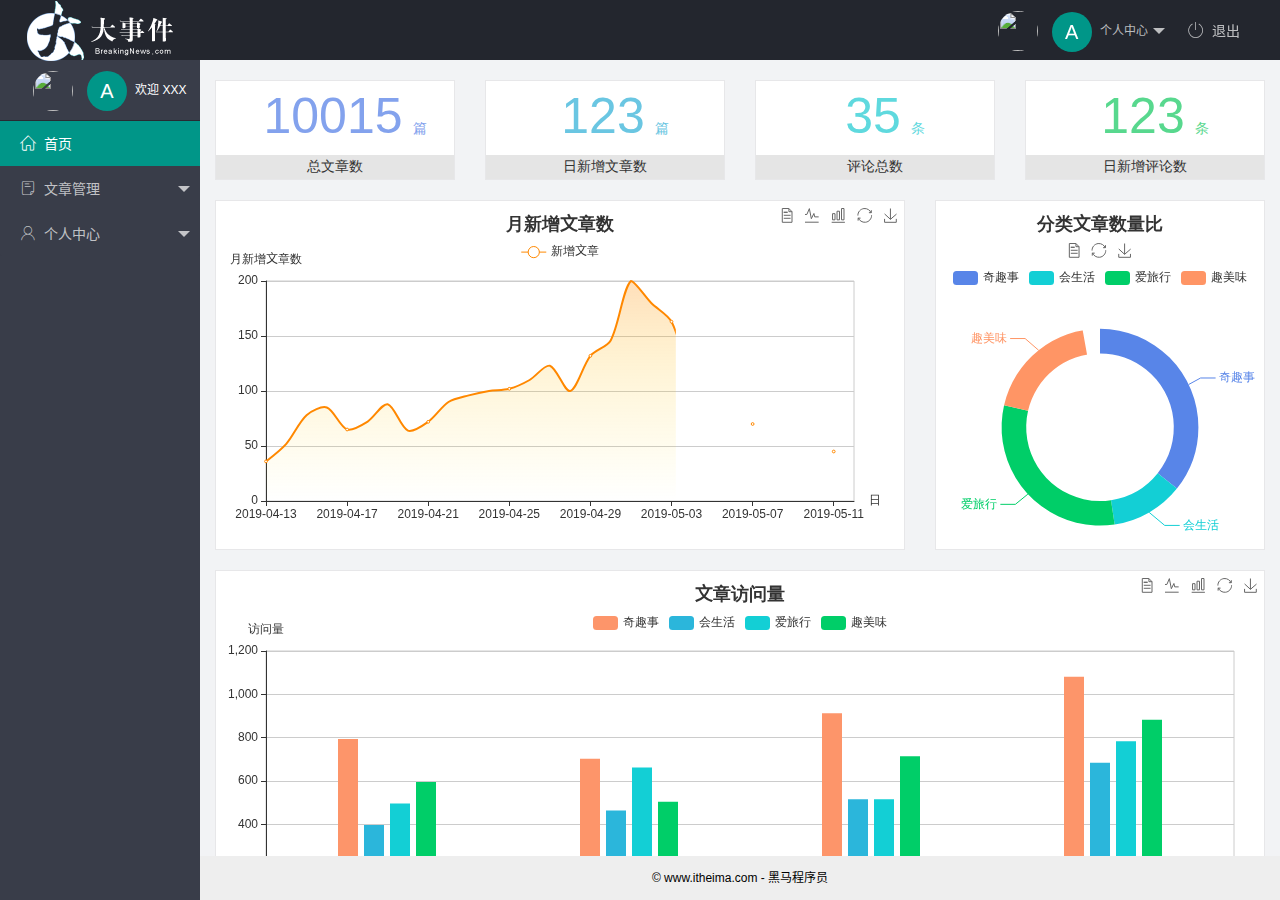
==== index.html @ 96e10fd5 "index is finished" ====
<!DOCTYPE html>
<html lang="zh-CN">

<head>
    <meta charset="UTF-8">
    <meta name="viewport"
        content="width=device-width, user-scalable=no, initial-scale=1.0, maximum-scale=1.0, minimum-scale=1.0">
    <meta http-equiv="X-UA-Compatible" content="ie=edge">
    <title>Document</title>
    <!-- 导入css文件 -->
    <link rel="stylesheet" href="./assets/lib/layui/css/layui.css">
    <link rel="stylesheet" href="./assets/fonts/iconfont.css">
    <link rel="stylesheet" href="./assets/css/index.css">
</head>

<body class="layui-layout-body">
    <div class="layui-layout layui-layout-admin">
        <div class="layui-header">
            <div class="layui-logo"><img src="./assets/images/logo.png" alt=""></div>
            <!-- 头部区域（可配合layui已有的水平导航） -->

            <ul class="layui-nav layui-layout-right">
                <li class="layui-nav-item">
                    <a href="javascript:;" class="userinfo">
                        <img src="http://t.cn/RCzsdCq" class="layui-nav-img pic-avatar">
                        <span class="tex-avatar">A</span>
                        个人中心
                    </a>
                    <dl class="layui-nav-child">
                        <dd><a href="">基本资料</a></dd>
                        <dd><a href="">更换头像</a></dd>
                        <dd><a href="">重置密码</a></dd>
                    </dl>
                </li>
                <li class="layui-nav-item"><a href="javascript:;" class="tuichu"><span
                            class="iconfont icon-tuichu"></span>退出</a></li>
            </ul>
        </div>
        <!-- 左侧导航栏 -->
        <div class="layui-side layui-bg-black">
            <div class="layui-side-scroll">
                <div class="info">
                    <div class="userinfo">
                        <img src="http://t.cn/RCzsdCq" class="layui-nav-img pic-avatar">
                        <span class="tex-avatar">A</span>
                        <span id="welcome">欢迎 XXX</span>
                    </div>
                </div>
                <!-- 左侧导航区域（可配合layui已有的垂直导航） -->
                <ul class="layui-nav layui-nav-tree" lay-filter="test" lay-shrink="all">
                    <li class="layui-nav-item layui-this"><a href="javascript:;">
                            <span class="iconfont icon-home"></span>首页</a></li>
                    <li class="layui-nav-item">
                        <a class="" href="javascript:;"> <span class="iconfont icon-16"></span>文章管理</a>
                        <dl class="layui-nav-child">
                            <dd><a href="javascript:;"> <i class="layui-icon layui-icon-app"></i>文章类别</a></dd>
                            <dd><a href="javascript:;"> <i class="layui-icon layui-icon-app"></i>文章列表</a></dd>
                            <dd><a href="javascript:;"> <i class="layui-icon layui-icon-app"></i>发表文章</a></dd>
                        </dl>
                    </li>
                    <li class="layui-nav-item">
                        <a href="javascript:;"> <span class="iconfont icon-user"></span>个人中心</a>
                        <dl class="layui-nav-child">
                            <dd><a href="javascript:;"> <i class="layui-icon layui-icon-app"></i>基本资料</a></dd>
                            <dd><a href="javascript:;"> <i class="layui-icon layui-icon-app"></i>更换头像</a></dd>
                            <dd><a href="javascript:;"> <i class="layui-icon layui-icon-app"></i>重置密码</a></dd>
                        </dl>
                    </li>

                </ul>
            </div>
        </div>

        <div class="layui-body">
            <!-- 内容主体区域 -->
            <iframe src="/home/dashboard.html" frameborder="0"></iframe>
        </div>

        <div class="layui-footer">
            <!-- 底部固定区域 -->
            © www.itheima.com - 黑马程序员
        </div>
    </div>



    <!-- 导入js文件 -->
    <script src="./assets/lib/layui/layui.all.js"></script>
    <script src="./assets/lib/jquery.js"></script>
    <script src="./assets/js/baseAPI.js"></script>
    <script src="./assets/js/index.js"></script>
</body>

</html>
---- assets/lib/layui/css/layui.css ----
/** layui-v2.5.5 MIT License By https://www.layui.com */
 .layui-inline,img{display:inline-block;vertical-align:middle}h1,h2,h3,h4,h5,h6{font-weight:400}.layui-edge,.layui-header,.layui-inline,.layui-main{position:relative}.layui-body,.layui-edge,.layui-elip{overflow:hidden}.layui-btn,.layui-edge,.layui-inline,img{vertical-align:middle}.layui-btn,.layui-disabled,.layui-icon,.layui-unselect{-moz-user-select:none;-webkit-user-select:none;-ms-user-select:none}.layui-elip,.layui-form-checkbox span,.layui-form-pane .layui-form-label{text-overflow:ellipsis;white-space:nowrap}.layui-breadcrumb,.layui-tree-btnGroup{visibility:hidden}blockquote,body,button,dd,div,dl,dt,form,h1,h2,h3,h4,h5,h6,input,li,ol,p,pre,td,textarea,th,ul{margin:0;padding:0;-webkit-tap-highlight-color:rgba(0,0,0,0)}a:active,a:hover{outline:0}img{border:none}li{list-style:none}table{border-collapse:collapse;border-spacing:0}h4,h5,h6{font-size:100%}button,input,optgroup,option,select,textarea{font-family:inherit;font-size:inherit;font-style:inherit;font-weight:inherit;outline:0}pre{white-space:pre-wrap;white-space:-moz-pre-wrap;white-space:-pre-wrap;white-space:-o-pre-wrap;word-wrap:break-word}body{line-height:24px;font:14px Helvetica Neue,Helvetica,PingFang SC,Tahoma,Arial,sans-serif}hr{height:1px;margin:10px 0;border:0;clear:both}a{color:#333;text-decoration:none}a:hover{color:#777}a cite{font-style:normal;*cursor:pointer}.layui-border-box,.layui-border-box *{box-sizing:border-box}.layui-box,.layui-box *{box-sizing:content-box}.layui-clear{clear:both;*zoom:1}.layui-clear:after{content:'\20';clear:both;*zoom:1;display:block;height:0}.layui-inline{*display:inline;*zoom:1}.layui-edge{display:inline-block;width:0;height:0;border-width:6px;border-style:dashed;border-color:transparent}.layui-edge-top{top:-4px;border-bottom-color:#999;border-bottom-style:solid}.layui-edge-right{border-left-color:#999;border-left-style:solid}.layui-edge-bottom{top:2px;border-top-color:#999;border-top-style:solid}.layui-edge-left{border-right-color:#999;border-right-style:solid}.layui-disabled,.layui-disabled:hover{color:#d2d2d2!important;cursor:not-allowed!important}.layui-circle{border-radius:100%}.layui-show{display:block!important}.layui-hide{display:none!important}@font-face{font-family:layui-icon;src:url(../font/iconfont.eot?v=250);src:url(../font/iconfont.eot?v=250#iefix) format('embedded-opentype'),url(../font/iconfont.woff2?v=250) format('woff2'),url(../font/iconfont.woff?v=250) format('woff'),url(../font/iconfont.ttf?v=250) format('truetype'),url(../font/iconfont.svg?v=250#layui-icon) format('svg')}.layui-icon{font-family:layui-icon!important;font-size:16px;font-style:normal;-webkit-font-smoothing:antialiased;-moz-osx-font-smoothing:grayscale}.layui-icon-reply-fill:before{content:"\e611"}.layui-icon-set-fill:before{content:"\e614"}.layui-icon-menu-fill:before{content:"\e60f"}.layui-icon-search:before{content:"\e615"}.layui-icon-share:before{content:"\e641"}.layui-icon-set-sm:before{content:"\e620"}.layui-icon-engine:before{content:"\e628"}.layui-icon-close:before{content:"\1006"}.layui-icon-close-fill:before{content:"\1007"}.layui-icon-chart-screen:before{content:"\e629"}.layui-icon-star:before{content:"\e600"}.layui-icon-circle-dot:before{content:"\e617"}.layui-icon-chat:before{content:"\e606"}.layui-icon-release:before{content:"\e609"}.layui-icon-list:before{content:"\e60a"}.layui-icon-chart:before{content:"\e62c"}.layui-icon-ok-circle:before{content:"\1005"}.layui-icon-layim-theme:before{content:"\e61b"}.layui-icon-table:before{content:"\e62d"}.layui-icon-right:before{content:"\e602"}.layui-icon-left:before{content:"\e603"}.layui-icon-cart-simple:before{content:"\e698"}.layui-icon-face-cry:before{content:"\e69c"}.layui-icon-face-smile:before{content:"\e6af"}.layui-icon-survey:before{content:"\e6b2"}.layui-icon-tree:before{content:"\e62e"}.layui-icon-upload-circle:before{content:"\e62f"}.layui-icon-add-circle:before{content:"\e61f"}.layui-icon-download-circle:before{content:"\e601"}.layui-icon-templeate-1:before{content:"\e630"}.layui-icon-util:before{content:"\e631"}.layui-icon-face-surprised:before{content:"\e664"}.layui-icon-edit:before{content:"\e642"}.layui-icon-speaker:before{content:"\e645"}.layui-icon-down:before{content:"\e61a"}.layui-icon-file:before{content:"\e621"}.layui-icon-layouts:before{content:"\e632"}.layui-icon-rate-half:before{content:"\e6c9"}.layui-icon-add-circle-fine:before{content:"\e608"}.layui-icon-prev-circle:before{content:"\e633"}.layui-icon-read:before{content:"\e705"}.layui-icon-404:before{content:"\e61c"}.layui-icon-carousel:before{content:"\e634"}.layui-icon-help:before{content:"\e607"}.layui-icon-code-circle:before{content:"\e635"}.layui-icon-water:before{content:"\e636"}.layui-icon-username:before{content:"\e66f"}.layui-icon-find-fill:before{content:"\e670"}.layui-icon-about:before{content:"\e60b"}.layui-icon-location:before{content:"\e715"}.layui-icon-up:before{content:"\e619"}.layui-icon-pause:before{content:"\e651"}.layui-icon-date:before{content:"\e637"}.layui-icon-layim-uploadfile:before{content:"\e61d"}.layui-icon-delete:before{content:"\e640"}.layui-icon-play:before{content:"\e652"}.layui-icon-top:before{content:"\e604"}.layui-icon-friends:before{content:"\e612"}.layui-icon-refresh-3:before{content:"\e9aa"}.layui-icon-ok:before{content:"\e605"}.layui-icon-layer:before{content:"\e638"}.layui-icon-face-smile-fine:before{content:"\e60c"}.layui-icon-dollar:before{content:"\e659"}.layui-icon-group:before{content:"\e613"}.layui-icon-layim-download:before{content:"\e61e"}.layui-icon-picture-fine:before{content:"\e60d"}.layui-icon-link:before{content:"\e64c"}.layui-icon-diamond:before{content:"\e735"}.layui-icon-log:before{content:"\e60e"}.layui-icon-rate-solid:before{content:"\e67a"}.layui-icon-fonts-del:before{content:"\e64f"}.layui-icon-unlink:before{content:"\e64d"}.layui-icon-fonts-clear:before{content:"\e639"}.layui-icon-triangle-r:before{content:"\e623"}.layui-icon-circle:before{content:"\e63f"}.layui-icon-radio:before{content:"\e643"}.layui-icon-align-center:before{content:"\e647"}.layui-icon-align-right:before{content:"\e648"}.layui-icon-align-left:before{content:"\e649"}.layui-icon-loading-1:before{content:"\e63e"}.layui-icon-return:before{content:"\e65c"}.layui-icon-fonts-strong:before{content:"\e62b"}.layui-icon-upload:before{content:"\e67c"}.layui-icon-dialogue:before{content:"\e63a"}.layui-icon-video:before{content:"\e6ed"}.layui-icon-headset:before{content:"\e6fc"}.layui-icon-cellphone-fine:before{content:"\e63b"}.layui-icon-add-1:before{content:"\e654"}.layui-icon-face-smile-b:before{content:"\e650"}.layui-icon-fonts-html:before{content:"\e64b"}.layui-icon-form:before{content:"\e63c"}.layui-icon-cart:before{content:"\e657"}.layui-icon-camera-fill:before{content:"\e65d"}.layui-icon-tabs:before{content:"\e62a"}.layui-icon-fonts-code:before{content:"\e64e"}.layui-icon-fire:before{content:"\e756"}.layui-icon-set:before{content:"\e716"}.layui-icon-fonts-u:before{content:"\e646"}.layui-icon-triangle-d:before{content:"\e625"}.layui-icon-tips:before{content:"\e702"}.layui-icon-picture:before{content:"\e64a"}.layui-icon-more-vertical:before{content:"\e671"}.layui-icon-flag:before{content:"\e66c"}.layui-icon-loading:before{content:"\e63d"}.layui-icon-fonts-i:before{content:"\e644"}.layui-icon-refresh-1:before{content:"\e666"}.layui-icon-rmb:before{content:"\e65e"}.layui-icon-home:before{content:"\e68e"}.layui-icon-user:before{content:"\e770"}.layui-icon-notice:before{content:"\e667"}.layui-icon-login-weibo:before{content:"\e675"}.layui-icon-voice:before{content:"\e688"}.layui-icon-upload-drag:before{content:"\e681"}.layui-icon-login-qq:before{content:"\e676"}.layui-icon-snowflake:before{content:"\e6b1"}.layui-icon-file-b:before{content:"\e655"}.layui-icon-template:before{content:"\e663"}.layui-icon-auz:before{content:"\e672"}.layui-icon-console:before{content:"\e665"}.layui-icon-app:before{content:"\e653"}.layui-icon-prev:before{content:"\e65a"}.layui-icon-website:before{content:"\e7ae"}.layui-icon-next:before{content:"\e65b"}.layui-icon-component:before{content:"\e857"}.layui-icon-more:before{content:"\e65f"}.layui-icon-login-wechat:before{content:"\e677"}.layui-icon-shrink-right:before{content:"\e668"}.layui-icon-spread-left:before{content:"\e66b"}.layui-icon-camera:before{content:"\e660"}.layui-icon-note:before{content:"\e66e"}.layui-icon-refresh:before{content:"\e669"}.layui-icon-female:before{content:"\e661"}.layui-icon-male:before{content:"\e662"}.layui-icon-password:before{content:"\e673"}.layui-icon-senior:before{content:"\e674"}.layui-icon-theme:before{content:"\e66a"}.layui-icon-tread:before{content:"\e6c5"}.layui-icon-praise:before{content:"\e6c6"}.layui-icon-star-fill:before{content:"\e658"}.layui-icon-rate:before{content:"\e67b"}.layui-icon-template-1:before{content:"\e656"}.layui-icon-vercode:before{content:"\e679"}.layui-icon-cellphone:before{content:"\e678"}.layui-icon-screen-full:before{content:"\e622"}.layui-icon-screen-restore:before{content:"\e758"}.layui-icon-cols:before{content:"\e610"}.layui-icon-export:before{content:"\e67d"}.layui-icon-print:before{content:"\e66d"}.layui-icon-slider:before{content:"\e714"}.layui-icon-addition:before{content:"\e624"}.layui-icon-subtraction:before{content:"\e67e"}.layui-icon-service:before{content:"\e626"}.layui-icon-transfer:before{content:"\e691"}.layui-main{width:1140px;margin:0 auto}.layui-header{z-index:1000;height:60px}.layui-header a:hover{transition:all .5s;-webkit-transition:all .5s}.layui-side{position:fixed;left:0;top:0;bottom:0;z-index:999;width:200px;overflow-x:hidden}.layui-side-scroll{position:relative;width:220px;height:100%;overflow-x:hidden}.layui-body{position:absolute;left:200px;right:0;top:0;bottom:0;z-index:998;width:auto;overflow-y:auto;box-sizing:border-box}.layui-layout-body{overflow:hidden}.layui-layout-admin .layui-header{background-color:#23262E}.layui-layout-admin .layui-side{top:60px;width:200px;overflow-x:hidden}.layui-layout-admin .layui-body{position:fixed;top:60px;bottom:44px}.layui-layout-admin .layui-main{width:auto;margin:0 15px}.layui-layout-admin .layui-footer{position:fixed;left:200px;right:0;bottom:0;height:44px;line-height:44px;padding:0 15px;background-color:#eee}.layui-layout-admin .layui-logo{position:absolute;left:0;top:0;width:200px;height:100%;line-height:60px;text-align:center;color:#009688;font-size:16px}.layui-layout-admin .layui-header .layui-nav{background:0 0}.layui-layout-left{position:absolute!important;left:200px;top:0}.layui-layout-right{position:absolute!important;right:0;top:0}.layui-container{position:relative;margin:0 auto;padding:0 15px;box-sizing:border-box}.layui-fluid{position:relative;margin:0 auto;padding:0 15px}.layui-row:after,.layui-row:before{content:'';display:block;clear:both}.layui-col-lg1,.layui-col-lg10,.layui-col-lg11,.layui-col-lg12,.layui-col-lg2,.layui-col-lg3,.layui-col-lg4,.layui-col-lg5,.layui-col-lg6,.layui-col-lg7,.layui-col-lg8,.layui-col-lg9,.layui-col-md1,.layui-col-md10,.layui-col-md11,.layui-col-md12,.layui-col-md2,.layui-col-md3,.layui-col-md4,.layui-col-md5,.layui-col-md6,.layui-col-md7,.layui-col-md8,.layui-col-md9,.layui-col-sm1,.layui-col-sm10,.layui-col-sm11,.layui-col-sm12,.layui-col-sm2,.layui-col-sm3,.layui-col-sm4,.layui-col-sm5,.layui-col-sm6,.layui-col-sm7,.layui-col-sm8,.layui-col-sm9,.layui-col-xs1,.layui-col-xs10,.layui-col-xs11,.layui-col-xs12,.layui-col-xs2,.layui-col-xs3,.layui-col-xs4,.layui-col-xs5,.layui-col-xs6,.layui-col-xs7,.layui-col-xs8,.layui-col-xs9{position:relative;display:block;box-sizing:border-box}.layui-col-xs1,.layui-col-xs10,.layui-col-xs11,.layui-col-xs12,.layui-col-xs2,.layui-col-xs3,.layui-col-xs4,.layui-col-xs5,.layui-col-xs6,.layui-col-xs7,.layui-col-xs8,.layui-col-xs9{float:left}.layui-col-xs1{width:8.33333333%}.layui-col-xs2{width:16.66666667%}.layui-col-xs3{width:25%}.layui-col-xs4{width:33.33333333%}.layui-col-xs5{width:41.66666667%}.layui-col-xs6{width:50%}.layui-col-xs7{width:58.33333333%}.layui-col-xs8{width:66.66666667%}.layui-col-xs9{width:75%}.layui-col-xs10{width:83.33333333%}.layui-col-xs11{width:91.66666667%}.layui-col-xs12{width:100%}.layui-col-xs-offset1{margin-left:8.33333333%}.layui-col-xs-offset2{margin-left:16.66666667%}.layui-col-xs-offset3{margin-left:25%}.layui-col-xs-offset4{margin-left:33.33333333%}.layui-col-xs-offset5{margin-left:41.66666667%}.layui-col-xs-offset6{margin-left:50%}.layui-col-xs-offset7{margin-left:58.33333333%}.layui-col-xs-offset8{margin-left:66.66666667%}.layui-col-xs-offset9{margin-left:75%}.layui-col-xs-offset10{margin-left:83.33333333%}.layui-col-xs-offset11{margin-left:91.66666667%}.layui-col-xs-offset12{margin-left:100%}@media screen and (max-width:768px){.layui-hide-xs{display:none!important}.layui-show-xs-block{display:block!important}.layui-show-xs-inline{display:inline!important}.layui-show-xs-inline-block{display:inline-block!important}}@media screen and (min-width:768px){.layui-container{width:750px}.layui-hide-sm{display:none!important}.layui-show-sm-block{display:block!important}.layui-show-sm-inline{display:inline!important}.layui-show-sm-inline-block{display:inline-block!important}.layui-col-sm1,.layui-col-sm10,.layui-col-sm11,.layui-col-sm12,.layui-col-sm2,.layui-col-sm3,.layui-col-sm4,.layui-col-sm5,.layui-col-sm6,.layui-col-sm7,.layui-col-sm8,.layui-col-sm9{float:left}.layui-col-sm1{width:8.33333333%}.layui-col-sm2{width:16.66666667%}.layui-col-sm3{width:25%}.layui-col-sm4{width:33.33333333%}.layui-col-sm5{width:41.66666667%}.layui-col-sm6{width:50%}.layui-col-sm7{width:58.33333333%}.layui-col-sm8{width:66.66666667%}.layui-col-sm9{width:75%}.layui-col-sm10{width:83.33333333%}.layui-col-sm11{width:91.66666667%}.layui-col-sm12{width:100%}.layui-col-sm-offset1{margin-left:8.33333333%}.layui-col-sm-offset2{margin-left:16.66666667%}.layui-col-sm-offset3{margin-left:25%}.layui-col-sm-offset4{margin-left:33.33333333%}.layui-col-sm-offset5{margin-left:41.66666667%}.layui-col-sm-offset6{margin-left:50%}.layui-col-sm-offset7{margin-left:58.33333333%}.layui-col-sm-offset8{margin-left:66.66666667%}.layui-col-sm-offset9{margin-left:75%}.layui-col-sm-offset10{margin-left:83.33333333%}.layui-col-sm-offset11{margin-left:91.66666667%}.layui-col-sm-offset12{margin-left:100%}}@media screen and (min-width:992px){.layui-container{width:970px}.layui-hide-md{display:none!important}.layui-show-md-block{display:block!important}.layui-show-md-inline{display:inline!important}.layui-show-md-inline-block{display:inline-block!important}.layui-col-md1,.layui-col-md10,.layui-col-md11,.layui-col-md12,.layui-col-md2,.layui-col-md3,.layui-col-md4,.layui-col-md5,.layui-col-md6,.layui-col-md7,.layui-col-md8,.layui-col-md9{float:left}.layui-col-md1{width:8.33333333%}.layui-col-md2{width:16.66666667%}.layui-col-md3{width:25%}.layui-col-md4{width:33.33333333%}.layui-col-md5{width:41.66666667%}.layui-col-md6{width:50%}.layui-col-md7{width:58.33333333%}.layui-col-md8{width:66.66666667%}.layui-col-md9{width:75%}.layui-col-md10{width:83.33333333%}.layui-col-md11{width:91.66666667%}.layui-col-md12{width:100%}.layui-col-md-offset1{margin-left:8.33333333%}.layui-col-md-offset2{margin-left:16.66666667%}.layui-col-md-offset3{margin-left:25%}.layui-col-md-offset4{margin-left:33.33333333%}.layui-col-md-offset5{margin-left:41.66666667%}.layui-col-md-offset6{margin-left:50%}.layui-col-md-offset7{margin-left:58.33333333%}.layui-col-md-offset8{margin-left:66.66666667%}.layui-col-md-offset9{margin-left:75%}.layui-col-md-offset10{margin-left:83.33333333%}.layui-col-md-offset11{margin-left:91.66666667%}.layui-col-md-offset12{margin-left:100%}}@media screen and (min-width:1200px){.layui-container{width:1170px}.layui-hide-lg{display:none!important}.layui-show-lg-block{display:block!important}.layui-show-lg-inline{display:inline!important}.layui-show-lg-inline-block{display:inline-block!important}.layui-col-lg1,.layui-col-lg10,.layui-col-lg11,.layui-col-lg12,.layui-col-lg2,.layui-col-lg3,.layui-col-lg4,.layui-col-lg5,.layui-col-lg6,.layui-col-lg7,.layui-col-lg8,.layui-col-lg9{float:left}.layui-col-lg1{width:8.33333333%}.layui-col-lg2{width:16.66666667%}.layui-col-lg3{width:25%}.layui-col-lg4{width:33.33333333%}.layui-col-lg5{width:41.66666667%}.layui-col-lg6{width:50%}.layui-col-lg7{width:58.33333333%}.layui-col-lg8{width:66.66666667%}.layui-col-lg9{width:75%}.layui-col-lg10{width:83.33333333%}.layui-col-lg11{width:91.66666667%}.layui-col-lg12{width:100%}.layui-col-lg-offset1{margin-left:8.33333333%}.layui-col-lg-offset2{margin-left:16.66666667%}.layui-col-lg-offset3{margin-left:25%}.layui-col-lg-offset4{margin-left:33.33333333%}.layui-col-lg-offset5{margin-left:41.66666667%}.layui-col-lg-offset6{margin-left:50%}.layui-col-lg-offset7{margin-left:58.33333333%}.layui-col-lg-offset8{margin-left:66.66666667%}.layui-col-lg-offset9{margin-left:75%}.layui-col-lg-offset10{margin-left:83.33333333%}.layui-col-lg-offset11{margin-left:91.66666667%}.layui-col-lg-offset12{margin-left:100%}}.layui-col-space1{margin:-.5px}.layui-col-space1>*{padding:.5px}.layui-col-space3{margin:-1.5px}.layui-col-space3>*{padding:1.5px}.layui-col-space5{margin:-2.5px}.layui-col-space5>*{padding:2.5px}.layui-col-space8{margin:-3.5px}.layui-col-space8>*{padding:3.5px}.layui-col-space10{margin:-5px}.layui-col-space10>*{padding:5px}.layui-col-space12{margin:-6px}.layui-col-space12>*{padding:6px}.layui-col-space15{margin:-7.5px}.layui-col-space15>*{padding:7.5px}.layui-col-space18{margin:-9px}.layui-col-space18>*{padding:9px}.layui-col-space20{margin:-10px}.layui-col-space20>*{padding:10px}.layui-col-space22{margin:-11px}.layui-col-space22>*{padding:11px}.layui-col-space25{margin:-12.5px}.layui-col-space25>*{padding:12.5px}.layui-col-space30{margin:-15px}.layui-col-space30>*{padding:15px}.layui-btn,.layui-input,.layui-select,.layui-textarea,.layui-upload-button{outline:0;-webkit-appearance:none;transition:all .3s;-webkit-transition:all .3s;box-sizing:border-box}.layui-elem-quote{margin-bottom:10px;padding:15px;line-height:22px;border-left:5px solid #009688;border-radius:0 2px 2px 0;background-color:#f2f2f2}.layui-quote-nm{border-style:solid;border-width:1px 1px 1px 5px;background:0 0}.layui-elem-field{margin-bottom:10px;padding:0;border-width:1px;border-style:solid}.layui-elem-field legend{margin-left:20px;padding:0 10px;font-size:20px;font-weight:300}.layui-field-title{margin:10px 0 20px;border-width:1px 0 0}.layui-field-box{padding:10px 15px}.layui-field-title .layui-field-box{padding:10px 0}.layui-progress{position:relative;height:6px;border-radius:20px;background-color:#e2e2e2}.layui-progress-bar{position:absolute;left:0;top:0;width:0;max-width:100%;height:6px;border-radius:20px;text-align:right;background-color:#5FB878;transition:all .3s;-webkit-transition:all .3s}.layui-progress-big,.layui-progress-big .layui-progress-bar{height:18px;line-height:18px}.layui-progress-text{position:relative;top:-20px;line-height:18px;font-size:12px;color:#666}.layui-progress-big .layui-progress-text{position:static;padding:0 10px;color:#fff}.layui-collapse{border-width:1px;border-style:solid;border-radius:2px}.layui-colla-content,.layui-colla-item{border-top-width:1px;border-top-style:solid}.layui-colla-item:first-child{border-top:none}.layui-colla-title{position:relative;height:42px;line-height:42px;padding:0 15px 0 35px;color:#333;background-color:#f2f2f2;cursor:pointer;font-size:14px;overflow:hidden}.layui-colla-content{display:none;padding:10px 15px;line-height:22px;color:#666}.layui-colla-icon{position:absolute;left:15px;top:0;font-size:14px}.layui-card{margin-bottom:15px;border-radius:2px;background-color:#fff;box-shadow:0 1px 2px 0 rgba(0,0,0,.05)}.layui-card:last-child{margin-bottom:0}.layui-card-header{position:relative;height:42px;line-height:42px;padding:0 15px;border-bottom:1px solid #f6f6f6;color:#333;border-radius:2px 2px 0 0;font-size:14px}.layui-bg-black,.layui-bg-blue,.layui-bg-cyan,.layui-bg-green,.layui-bg-orange,.layui-bg-red{color:#fff!important}.layui-card-body{position:relative;padding:10px 15px;line-height:24px}.layui-card-body[pad15]{padding:15px}.layui-card-body[pad20]{padding:20px}.layui-card-body .layui-table{margin:5px 0}.layui-card .layui-tab{margin:0}.layui-panel-window{position:relative;padding:15px;border-radius:0;border-top:5px solid #E6E6E6;background-color:#fff}.layui-auxiliar-moving{position:fixed;left:0;right:0;top:0;bottom:0;width:100%;height:100%;background:0 0;z-index:9999999999}.layui-form-label,.layui-form-mid,.layui-form-select,.layui-input-block,.layui-input-inline,.layui-textarea{position:relative}.layui-bg-red{background-color:#FF5722!important}.layui-bg-orange{background-color:#FFB800!important}.layui-bg-green{background-color:#009688!important}.layui-bg-cyan{background-color:#2F4056!important}.layui-bg-blue{background-color:#1E9FFF!important}.layui-bg-black{background-color:#393D49!important}.layui-bg-gray{background-color:#eee!important;color:#666!important}.layui-badge-rim,.layui-colla-content,.layui-colla-item,.layui-collapse,.layui-elem-field,.layui-form-pane .layui-form-item[pane],.layui-form-pane .layui-form-label,.layui-input,.layui-layedit,.layui-layedit-tool,.layui-quote-nm,.layui-select,.layui-tab-bar,.layui-tab-card,.layui-tab-title,.layui-tab-title .layui-this:after,.layui-textarea{border-color:#e6e6e6}.layui-timeline-item:before,hr{background-color:#e6e6e6}.layui-text{line-height:22px;font-size:14px;color:#666}.layui-text h1,.layui-text h2,.layui-text h3{font-weight:500;color:#333}.layui-text h1{font-size:30px}.layui-text h2{font-size:24px}.layui-text h3{font-size:18px}.layui-text a:not(.layui-btn){color:#01AAED}.layui-text a:not(.layui-btn):hover{text-decoration:underline}.layui-text ul{padding:5px 0 5px 15px}.layui-text ul li{margin-top:5px;list-style-type:disc}.layui-text em,.layui-word-aux{color:#999!important;padding:0 5px!important}.layui-btn{display:inline-block;height:38px;line-height:38px;padding:0 18px;background-color:#009688;color:#fff;white-space:nowrap;text-align:center;font-size:14px;border:none;border-radius:2px;cursor:pointer}.layui-btn:hover{opacity:.8;filter:alpha(opacity=80);color:#fff}.layui-btn:active{opacity:1;filter:alpha(opacity=100)}.layui-btn+.layui-btn{margin-left:10px}.layui-btn-container{font-size:0}.layui-btn-container .layui-btn{margin-right:10px;margin-bottom:10px}.layui-btn-container .layui-btn+.layui-btn{margin-left:0}.layui-table .layui-btn-container .layui-btn{margin-bottom:9px}.layui-btn-radius{border-radius:100px}.layui-btn .layui-icon{margin-right:3px;font-size:18px;vertical-align:bottom;vertical-align:middle\9}.layui-btn-primary{border:1px solid #C9C9C9;background-color:#fff;color:#555}.layui-btn-primary:hover{border-color:#009688;color:#333}.layui-btn-normal{background-color:#1E9FFF}.layui-btn-warm{background-color:#FFB800}.layui-btn-danger{background-color:#FF5722}.layui-btn-checked{background-color:#5FB878}.layui-btn-disabled,.layui-btn-disabled:active,.layui-btn-disabled:hover{border:1px solid #e6e6e6;background-color:#FBFBFB;color:#C9C9C9;cursor:not-allowed;opacity:1}.layui-btn-lg{height:44px;line-height:44px;padding:0 25px;font-size:16px}.layui-btn-sm{height:30px;line-height:30px;padding:0 10px;font-size:12px}.layui-btn-sm i{font-size:16px!important}.layui-btn-xs{height:22px;line-height:22px;padding:0 5px;font-size:12px}.layui-btn-xs i{font-size:14px!important}.layui-btn-group{display:inline-block;vertical-align:middle;font-size:0}.layui-btn-group .layui-btn{margin-left:0!important;margin-right:0!important;border-left:1px solid rgba(255,255,255,.5);border-radius:0}.layui-btn-group .layui-btn-primary{border-left:none}.layui-btn-group .layui-btn-primary:hover{border-color:#C9C9C9;color:#009688}.layui-btn-group .layui-btn:first-child{border-left:none;border-radius:2px 0 0 2px}.layui-btn-group .layui-btn-primary:first-child{border-left:1px solid #c9c9c9}.layui-btn-group .layui-btn:last-child{border-radius:0 2px 2px 0}.layui-btn-group .layui-btn+.layui-btn{margin-left:0}.layui-btn-group+.layui-btn-group{margin-left:10px}.layui-btn-fluid{width:100%}.layui-input,.layui-select,.layui-textarea{height:38px;line-height:1.3;line-height:38px\9;border-width:1px;border-style:solid;background-color:#fff;border-radius:2px}.layui-input::-webkit-input-placeholder,.layui-select::-webkit-input-placeholder,.layui-textarea::-webkit-input-placeholder{line-height:1.3}.layui-input,.layui-textarea{display:block;width:100%;padding-left:10px}.layui-input:hover,.layui-textarea:hover{border-color:#D2D2D2!important}.layui-input:focus,.layui-textarea:focus{border-color:#C9C9C9!important}.layui-textarea{min-height:100px;height:auto;line-height:20px;padding:6px 10px;resize:vertical}.layui-select{padding:0 10px}.layui-form input[type=checkbox],.layui-form input[type=radio],.layui-form select{display:none}.layui-form [lay-ignore]{display:initial}.layui-form-item{margin-bottom:15px;clear:both;*zoom:1}.layui-form-item:after{content:'\20';clear:both;*zoom:1;display:block;height:0}.layui-form-label{float:left;display:block;padding:9px 15px;width:80px;font-weight:400;line-height:20px;text-align:right}.layui-form-label-col{display:block;float:none;padding:9px 0;line-height:20px;text-align:left}.layui-form-item .layui-inline{margin-bottom:5px;margin-right:10px}.layui-input-block{margin-left:110px;min-height:36px}.layui-input-inline{display:inline-block;vertical-align:middle}.layui-form-item .layui-input-inline{float:left;width:190px;margin-right:10px}.layui-form-text .layui-input-inline{width:auto}.layui-form-mid{float:left;display:block;padding:9px 0!important;line-height:20px;margin-right:10px}.layui-form-danger+.layui-form-select .layui-input,.layui-form-danger:focus{border-color:#FF5722!important}.layui-form-select .layui-input{padding-right:30px;cursor:pointer}.layui-form-select .layui-edge{position:absolute;right:10px;top:50%;margin-top:-3px;cursor:pointer;border-width:6px;border-top-color:#c2c2c2;border-top-style:solid;transition:all .3s;-webkit-transition:all .3s}.layui-form-select dl{display:none;position:absolute;left:0;top:42px;padding:5px 0;z-index:899;min-width:100%;border:1px solid #d2d2d2;max-height:300px;overflow-y:auto;background-color:#fff;border-radius:2px;box-shadow:0 2px 4px rgba(0,0,0,.12);box-sizing:border-box}.layui-form-select dl dd,.layui-form-select dl dt{padding:0 10px;line-height:36px;white-space:nowrap;overflow:hidden;text-overflow:ellipsis}.layui-form-select dl dt{font-size:12px;color:#999}.layui-form-select dl dd{cursor:pointer}.layui-form-select dl dd:hover{background-color:#f2f2f2;-webkit-transition:.5s all;transition:.5s all}.layui-form-select .layui-select-group dd{padding-left:20px}.layui-form-select dl dd.layui-select-tips{padding-left:10px!important;color:#999}.layui-form-select dl dd.layui-this{background-color:#5FB878;color:#fff}.layui-form-checkbox,.layui-form-select dl dd.layui-disabled{background-color:#fff}.layui-form-selected dl{display:block}.layui-form-checkbox,.layui-form-checkbox *,.layui-form-switch{display:inline-block;vertical-align:middle}.layui-form-selected .layui-edge{margin-top:-9px;-webkit-transform:rotate(180deg);transform:rotate(180deg);margin-top:-3px\9}:root .layui-form-selected .layui-edge{margin-top:-9px\0/IE9}.layui-form-selectup dl{top:auto;bottom:42px}.layui-select-none{margin:5px 0;text-align:center;color:#999}.layui-select-disabled .layui-disabled{border-color:#eee!important}.layui-select-disabled .layui-edge{border-top-color:#d2d2d2}.layui-form-checkbox{position:relative;height:30px;line-height:30px;margin-right:10px;padding-right:30px;cursor:pointer;font-size:0;-webkit-transition:.1s linear;transition:.1s linear;box-sizing:border-box}.layui-form-checkbox span{padding:0 10px;height:100%;font-size:14px;border-radius:2px 0 0 2px;background-color:#d2d2d2;color:#fff;overflow:hidden}.layui-form-checkbox:hover span{background-color:#c2c2c2}.layui-form-checkbox i{position:absolute;right:0;top:0;width:30px;height:28px;border:1px solid #d2d2d2;border-left:none;border-radius:0 2px 2px 0;color:#fff;font-size:20px;text-align:center}.layui-form-checkbox:hover i{border-color:#c2c2c2;color:#c2c2c2}.layui-form-checked,.layui-form-checked:hover{border-color:#5FB878}.layui-form-checked span,.layui-form-checked:hover span{background-color:#5FB878}.layui-form-checked i,.layui-form-checked:hover i{color:#5FB878}.layui-form-item .layui-form-checkbox{margin-top:4px}.layui-form-checkbox[lay-skin=primary]{height:auto!important;line-height:normal!important;min-width:18px;min-height:18px;border:none!important;margin-right:0;padding-left:28px;padding-right:0;background:0 0}.layui-form-checkbox[lay-skin=primary] span{padding-left:0;padding-right:15px;line-height:18px;background:0 0;color:#666}.layui-form-checkbox[lay-skin=primary] i{right:auto;left:0;width:16px;height:16px;line-height:16px;border:1px solid #d2d2d2;font-size:12px;border-radius:2px;background-color:#fff;-webkit-transition:.1s linear;transition:.1s linear}.layui-form-checkbox[lay-skin=primary]:hover i{border-color:#5FB878;color:#fff}.layui-form-checked[lay-skin=primary] i{border-color:#5FB878!important;background-color:#5FB878;color:#fff}.layui-checkbox-disbaled[lay-skin=primary] span{background:0 0!important;color:#c2c2c2}.layui-checkbox-disbaled[lay-skin=primary]:hover i{border-color:#d2d2d2}.layui-form-item .layui-form-checkbox[lay-skin=primary]{margin-top:10px}.layui-form-switch{position:relative;height:22px;line-height:22px;min-width:35px;padding:0 5px;margin-top:8px;border:1px solid #d2d2d2;border-radius:20px;cursor:pointer;background-color:#fff;-webkit-transition:.1s linear;transition:.1s linear}.layui-form-switch i{position:absolute;left:5px;top:3px;width:16px;height:16px;border-radius:20px;background-color:#d2d2d2;-webkit-transition:.1s linear;transition:.1s linear}.layui-form-switch em{position:relative;top:0;width:25px;margin-left:21px;padding:0!important;text-align:center!important;color:#999!important;font-style:normal!important;font-size:12px}.layui-form-onswitch{border-color:#5FB878;background-color:#5FB878}.layui-checkbox-disbaled,.layui-checkbox-disbaled i{border-color:#e2e2e2!important}.layui-form-onswitch i{left:100%;margin-left:-21px;background-color:#fff}.layui-form-onswitch em{margin-left:5px;margin-right:21px;color:#fff!important}.layui-checkbox-disbaled span{background-color:#e2e2e2!important}.layui-checkbox-disbaled:hover i{color:#fff!important}[lay-radio]{display:none}.layui-form-radio,.layui-form-radio *{display:inline-block;vertical-align:middle}.layui-form-radio{line-height:28px;margin:6px 10px 0 0;padding-right:10px;cursor:pointer;font-size:0}.layui-form-radio *{font-size:14px}.layui-form-radio>i{margin-right:8px;font-size:22px;color:#c2c2c2}.layui-form-radio>i:hover,.layui-form-radioed>i{color:#5FB878}.layui-radio-disbaled>i{color:#e2e2e2!important}.layui-form-pane .layui-form-label{width:110px;padding:8px 15px;height:38px;line-height:20px;border-width:1px;border-style:solid;border-radius:2px 0 0 2px;text-align:center;background-color:#FBFBFB;overflow:hidden;box-sizing:border-box}.layui-form-pane .layui-input-inline{margin-left:-1px}.layui-form-pane .layui-input-block{margin-left:110px;left:-1px}.layui-form-pane .layui-input{border-radius:0 2px 2px 0}.layui-form-pane .layui-form-text .layui-form-label{float:none;width:100%;border-radius:2px;box-sizing:border-box;text-align:left}.layui-form-pane .layui-form-text .layui-input-inline{display:block;margin:0;top:-1px;clear:both}.layui-form-pane .layui-form-text .layui-input-block{margin:0;left:0;top:-1px}.layui-form-pane .layui-form-text .layui-textarea{min-height:100px;border-radius:0 0 2px 2px}.layui-form-pane .layui-form-checkbox{margin:4px 0 4px 10px}.layui-form-pane .layui-form-radio,.layui-form-pane .layui-form-switch{margin-top:6px;margin-left:10px}.layui-form-pane .layui-form-item[pane]{position:relative;border-width:1px;border-style:solid}.layui-form-pane .layui-form-item[pane] .layui-form-label{position:absolute;left:0;top:0;height:100%;border-width:0 1px 0 0}.layui-form-pane .layui-form-item[pane] .layui-input-inline{margin-left:110px}@media screen and (max-width:450px){.layui-form-item .layui-form-label{text-overflow:ellipsis;overflow:hidden;white-space:nowrap}.layui-form-item .layui-inline{display:block;margin-right:0;margin-bottom:20px;clear:both}.layui-form-item .layui-inline:after{content:'\20';clear:both;display:block;height:0}.layui-form-item .layui-input-inline{display:block;float:none;left:-3px;width:auto;margin:0 0 10px 112px}.layui-form-item .layui-input-inline+.layui-form-mid{margin-left:110px;top:-5px;padding:0}.layui-form-item .layui-form-checkbox{margin-right:5px;margin-bottom:5px}}.layui-layedit{border-width:1px;border-style:solid;border-radius:2px}.layui-layedit-tool{padding:3px 5px;border-bottom-width:1px;border-bottom-style:solid;font-size:0}.layedit-tool-fixed{position:fixed;top:0;border-top:1px solid #e2e2e2}.layui-layedit-tool .layedit-tool-mid,.layui-layedit-tool .layui-icon{display:inline-block;vertical-align:middle;text-align:center;font-size:14px}.layui-layedit-tool .layui-icon{position:relative;width:32px;height:30px;line-height:30px;margin:3px 5px;color:#777;cursor:pointer;border-radius:2px}.layui-layedit-tool .layui-icon:hover{color:#393D49}.layui-layedit-tool .layui-icon:active{color:#000}.layui-layedit-tool .layedit-tool-active{background-color:#e2e2e2;color:#000}.layui-layedit-tool .layui-disabled,.layui-layedit-tool .layui-disabled:hover{color:#d2d2d2;cursor:not-allowed}.layui-layedit-tool .layedit-tool-mid{width:1px;height:18px;margin:0 10px;background-color:#d2d2d2}.layedit-tool-html{width:50px!important;font-size:30px!important}.layedit-tool-b,.layedit-tool-code,.layedit-tool-help{font-size:16px!important}.layedit-tool-d,.layedit-tool-face,.layedit-tool-image,.layedit-tool-unlink{font-size:18px!important}.layedit-tool-image input{position:absolute;font-size:0;left:0;top:0;width:100%;height:100%;opacity:.01;filter:Alpha(opacity=1);cursor:pointer}.layui-layedit-iframe iframe{display:block;width:100%}#LAY_layedit_code{overflow:hidden}.layui-laypage{display:inline-block;*display:inline;*zoom:1;vertical-align:middle;margin:10px 0;font-size:0}.layui-laypage>a:first-child,.layui-laypage>a:first-child em{border-radius:2px 0 0 2px}.layui-laypage>a:last-child,.layui-laypage>a:last-child em{border-radius:0 2px 2px 0}.layui-laypage>:first-child{margin-left:0!important}.layui-laypage>:last-child{margin-right:0!important}.layui-laypage a,.layui-laypage button,.layui-laypage input,.layui-laypage select,.layui-laypage span{border:1px solid #e2e2e2}.layui-laypage a,.layui-laypage span{display:inline-block;*display:inline;*zoom:1;vertical-align:middle;padding:0 15px;height:28px;line-height:28px;margin:0 -1px 5px 0;background-color:#fff;color:#333;font-size:12px}.layui-flow-more a *,.layui-laypage input,.layui-table-view select[lay-ignore]{display:inline-block}.layui-laypage a:hover{color:#009688}.layui-laypage em{font-style:normal}.layui-laypage .layui-laypage-spr{color:#999;font-weight:700}.layui-laypage a{text-decoration:none}.layui-laypage .layui-laypage-curr{position:relative}.layui-laypage .layui-laypage-curr em{position:relative;color:#fff}.layui-laypage .layui-laypage-curr .layui-laypage-em{position:absolute;left:-1px;top:-1px;padding:1px;width:100%;height:100%;background-color:#009688}.layui-laypage-em{border-radius:2px}.layui-laypage-next em,.layui-laypage-prev em{font-family:Sim sun;font-size:16px}.layui-laypage .layui-laypage-count,.layui-laypage .layui-laypage-limits,.layui-laypage .layui-laypage-refresh,.layui-laypage .layui-laypage-skip{margin-left:10px;margin-right:10px;padding:0;border:none}.layui-laypage .layui-laypage-limits,.layui-laypage .layui-laypage-refresh{vertical-align:top}.layui-laypage .layui-laypage-refresh i{font-size:18px;cursor:pointer}.layui-laypage select{height:22px;padding:3px;border-radius:2px;cursor:pointer}.layui-laypage .layui-laypage-skip{height:30px;line-height:30px;color:#999}.layui-laypage button,.layui-laypage input{height:30px;line-height:30px;border-radius:2px;vertical-align:top;background-color:#fff;box-sizing:border-box}.layui-laypage input{width:40px;margin:0 10px;padding:0 3px;text-align:center}.layui-laypage input:focus,.layui-laypage select:focus{border-color:#009688!important}.layui-laypage button{margin-left:10px;padding:0 10px;cursor:pointer}.layui-table,.layui-table-view{margin:10px 0}.layui-flow-more{margin:10px 0;text-align:center;color:#999;font-size:14px}.layui-flow-more a{height:32px;line-height:32px}.layui-flow-more a *{vertical-align:top}.layui-flow-more a cite{padding:0 20px;border-radius:3px;background-color:#eee;color:#333;font-style:normal}.layui-flow-more a cite:hover{opacity:.8}.layui-flow-more a i{font-size:30px;color:#737383}.layui-table{width:100%;background-color:#fff;color:#666}.layui-table tr{transition:all .3s;-webkit-transition:all .3s}.layui-table th{text-align:left;font-weight:400}.layui-table tbody tr:hover,.layui-table thead tr,.layui-table-click,.layui-table-header,.layui-table-hover,.layui-table-mend,.layui-table-patch,.layui-table-tool,.layui-table-total,.layui-table-total tr,.layui-table[lay-even] tr:nth-child(even){background-color:#f2f2f2}.layui-table td,.layui-table th,.layui-table-col-set,.layui-table-fixed-r,.layui-table-grid-down,.layui-table-header,.layui-table-page,.layui-table-tips-main,.layui-table-tool,.layui-table-total,.layui-table-view,.layui-table[lay-skin=line],.layui-table[lay-skin=row]{border-width:1px;border-style:solid;border-color:#e6e6e6}.layui-table td,.layui-table th{position:relative;padding:9px 15px;min-height:20px;line-height:20px;font-size:14px}.layui-table[lay-skin=line] td,.layui-table[lay-skin=line] th{border-width:0 0 1px}.layui-table[lay-skin=row] td,.layui-table[lay-skin=row] th{border-width:0 1px 0 0}.layui-table[lay-skin=nob] td,.layui-table[lay-skin=nob] th{border:none}.layui-table img{max-width:100px}.layui-table[lay-size=lg] td,.layui-table[lay-size=lg] th{padding:15px 30px}.layui-table-view .layui-table[lay-size=lg] .layui-table-cell{height:40px;line-height:40px}.layui-table[lay-size=sm] td,.layui-table[lay-size=sm] th{font-size:12px;padding:5px 10px}.layui-table-view .layui-table[lay-size=sm] .layui-table-cell{height:20px;line-height:20px}.layui-table[lay-data]{display:none}.layui-table-box{position:relative;overflow:hidden}.layui-table-view .layui-table{position:relative;width:auto;margin:0}.layui-table-view .layui-table[lay-skin=line]{border-width:0 1px 0 0}.layui-table-view .layui-table[lay-skin=row]{border-width:0 0 1px}.layui-table-view .layui-table td,.layui-table-view .layui-table th{padding:5px 0;border-top:none;border-left:none}.layui-table-view .layui-table th.layui-unselect .layui-table-cell span{cursor:pointer}.layui-table-view .layui-table td{cursor:default}.layui-table-view .layui-table td[data-edit=text]{cursor:text}.layui-table-view .layui-form-checkbox[lay-skin=primary] i{width:18px;height:18px}.layui-table-view .layui-form-radio{line-height:0;padding:0}.layui-table-view .layui-form-radio>i{margin:0;font-size:20px}.layui-table-init{position:absolute;left:0;top:0;width:100%;height:100%;text-align:center;z-index:110}.layui-table-init .layui-icon{position:absolute;left:50%;top:50%;margin:-15px 0 0 -15px;font-size:30px;color:#c2c2c2}.layui-table-header{border-width:0 0 1px;overflow:hidden}.layui-table-header .layui-table{margin-bottom:-1px}.layui-table-tool .layui-inline[lay-event]{position:relative;width:26px;height:26px;padding:5px;line-height:16px;margin-right:10px;text-align:center;color:#333;border:1px solid #ccc;cursor:pointer;-webkit-transition:.5s all;transition:.5s all}.layui-table-tool .layui-inline[lay-event]:hover{border:1px solid #999}.layui-table-tool-temp{padding-right:120px}.layui-table-tool-self{position:absolute;right:17px;top:10px}.layui-table-tool .layui-table-tool-self .layui-inline[lay-event]{margin:0 0 0 10px}.layui-table-tool-panel{position:absolute;top:29px;left:-1px;padding:5px 0;min-width:150px;min-height:40px;border:1px solid #d2d2d2;text-align:left;overflow-y:auto;background-color:#fff;box-shadow:0 2px 4px rgba(0,0,0,.12)}.layui-table-cell,.layui-table-tool-panel li{overflow:hidden;text-overflow:ellipsis;white-space:nowrap}.layui-table-tool-panel li{padding:0 10px;line-height:30px;-webkit-transition:.5s all;transition:.5s all}.layui-table-tool-panel li .layui-form-checkbox[lay-skin=primary]{width:100%;padding-left:28px}.layui-table-tool-panel li:hover{background-color:#f2f2f2}.layui-table-tool-panel li .layui-form-checkbox[lay-skin=primary] i{position:absolute;left:0;top:0}.layui-table-tool-panel li .layui-form-checkbox[lay-skin=primary] span{padding:0}.layui-table-tool .layui-table-tool-self .layui-table-tool-panel{left:auto;right:-1px}.layui-table-col-set{position:absolute;right:0;top:0;width:20px;height:100%;border-width:0 0 0 1px;background-color:#fff}.layui-table-sort{width:10px;height:20px;margin-left:5px;cursor:pointer!important}.layui-table-sort .layui-edge{position:absolute;left:5px;border-width:5px}.layui-table-sort .layui-table-sort-asc{top:3px;border-top:none;border-bottom-style:solid;border-bottom-color:#b2b2b2}.layui-table-sort .layui-table-sort-asc:hover{border-bottom-color:#666}.layui-table-sort .layui-table-sort-desc{bottom:5px;border-bottom:none;border-top-style:solid;border-top-color:#b2b2b2}.layui-table-sort .layui-table-sort-desc:hover{border-top-color:#666}.layui-table-sort[lay-sort=asc] .layui-table-sort-asc{border-bottom-color:#000}.layui-table-sort[lay-sort=desc] .layui-table-sort-desc{border-top-color:#000}.layui-table-cell{height:28px;line-height:28px;padding:0 15px;position:relative;box-sizing:border-box}.layui-table-cell .layui-form-checkbox[lay-skin=primary]{top:-1px;padding:0}.layui-table-cell .layui-table-link{color:#01AAED}.laytable-cell-checkbox,.laytable-cell-numbers,.laytable-cell-radio,.laytable-cell-space{padding:0;text-align:center}.layui-table-body{position:relative;overflow:auto;margin-right:-1px;margin-bottom:-1px}.layui-table-body .layui-none{line-height:26px;padding:15px;text-align:center;color:#999}.layui-table-fixed{position:absolute;left:0;top:0;z-index:101}.layui-table-fixed .layui-table-body{overflow:hidden}.layui-table-fixed-l{box-shadow:0 -1px 8px rgba(0,0,0,.08)}.layui-table-fixed-r{left:auto;right:-1px;border-width:0 0 0 1px;box-shadow:-1px 0 8px rgba(0,0,0,.08)}.layui-table-fixed-r .layui-table-header{position:relative;overflow:visible}.layui-table-mend{position:absolute;right:-49px;top:0;height:100%;width:50px}.layui-table-tool{position:relative;z-index:890;width:100%;min-height:50px;line-height:30px;padding:10px 15px;border-width:0 0 1px}.layui-table-tool .layui-btn-container{margin-bottom:-10px}.layui-table-page,.layui-table-total{border-width:1px 0 0;margin-bottom:-1px;overflow:hidden}.layui-table-page{position:relative;width:100%;padding:7px 7px 0;height:41px;font-size:12px;white-space:nowrap}.layui-table-page>div{height:26px}.layui-table-page .layui-laypage{margin:0}.layui-table-page .layui-laypage a,.layui-table-page .layui-laypage span{height:26px;line-height:26px;margin-bottom:10px;border:none;background:0 0}.layui-table-page .layui-laypage a,.layui-table-page .layui-laypage span.layui-laypage-curr{padding:0 12px}.layui-table-page .layui-laypage span{margin-left:0;padding:0}.layui-table-page .layui-laypage .layui-laypage-prev{margin-left:-7px!important}.layui-table-page .layui-laypage .layui-laypage-curr .layui-laypage-em{left:0;top:0;padding:0}.layui-table-page .layui-laypage button,.layui-table-page .layui-laypage input{height:26px;line-height:26px}.layui-table-page .layui-laypage input{width:40px}.layui-table-page .layui-laypage button{padding:0 10px}.layui-table-page select{height:18px}.layui-table-patch .layui-table-cell{padding:0;width:30px}.layui-table-edit{position:absolute;left:0;top:0;width:100%;height:100%;padding:0 14px 1px;border-radius:0;box-shadow:1px 1px 20px rgba(0,0,0,.15)}.layui-table-edit:focus{border-color:#5FB878!important}select.layui-table-edit{padding:0 0 0 10px;border-color:#C9C9C9}.layui-table-view .layui-form-checkbox,.layui-table-view .layui-form-radio,.layui-table-view .layui-form-switch{top:0;margin:0;box-sizing:content-box}.layui-table-view .layui-form-checkbox{top:-1px;height:26px;line-height:26px}.layui-table-view .layui-form-checkbox i{height:26px}.layui-table-grid .layui-table-cell{overflow:visible}.layui-table-grid-down{position:absolute;top:0;right:0;width:26px;height:100%;padding:5px 0;border-width:0 0 0 1px;text-align:center;background-color:#fff;color:#999;cursor:pointer}.layui-table-grid-down .layui-icon{position:absolute;top:50%;left:50%;margin:-8px 0 0 -8px}.layui-table-grid-down:hover{background-color:#fbfbfb}body .layui-table-tips .layui-layer-content{background:0 0;padding:0;box-shadow:0 1px 6px rgba(0,0,0,.12)}.layui-table-tips-main{margin:-44px 0 0 -1px;max-height:150px;padding:8px 15px;font-size:14px;overflow-y:scroll;background-color:#fff;color:#666}.layui-table-tips-c{position:absolute;right:-3px;top:-13px;width:20px;height:20px;padding:3px;cursor:pointer;background-color:#666;border-radius:50%;color:#fff}.layui-table-tips-c:hover{background-color:#777}.layui-table-tips-c:before{position:relative;right:-2px}.layui-upload-file{display:none!important;opacity:.01;filter:Alpha(opacity=1)}.layui-upload-drag,.layui-upload-form,.layui-upload-wrap{display:inline-block}.layui-upload-list{margin:10px 0}.layui-upload-choose{padding:0 10px;color:#999}.layui-upload-drag{position:relative;padding:30px;border:1px dashed #e2e2e2;background-color:#fff;text-align:center;cursor:pointer;color:#999}.layui-upload-drag .layui-icon{font-size:50px;color:#009688}.layui-upload-drag[lay-over]{border-color:#009688}.layui-upload-iframe{position:absolute;width:0;height:0;border:0;visibility:hidden}.layui-upload-wrap{position:relative;vertical-align:middle}.layui-upload-wrap .layui-upload-file{display:block!important;position:absolute;left:0;top:0;z-index:10;font-size:100px;width:100%;height:100%;opacity:.01;filter:Alpha(opacity=1);cursor:pointer}.layui-transfer-active,.layui-transfer-box{display:inline-block;vertical-align:middle}.layui-transfer-box,.layui-transfer-header,.layui-transfer-search{border-width:0;border-style:solid;border-color:#e6e6e6}.layui-transfer-box{position:relative;border-width:1px;width:200px;height:360px;border-radius:2px;background-color:#fff}.layui-transfer-box .layui-form-checkbox{width:100%;margin:0!important}.layui-transfer-header{height:38px;line-height:38px;padding:0 10px;border-bottom-width:1px}.layui-transfer-search{position:relative;padding:10px;border-bottom-width:1px}.layui-transfer-search .layui-input{height:32px;padding-left:30px;font-size:12px}.layui-transfer-search .layui-icon-search{position:absolute;left:20px;top:50%;margin-top:-8px;color:#666}.layui-transfer-active{margin:0 15px}.layui-transfer-active .layui-btn{display:block;margin:0;padding:0 15px;background-color:#5FB878;border-color:#5FB878;color:#fff}.layui-transfer-active .layui-btn-disabled{background-color:#FBFBFB;border-color:#e6e6e6;color:#C9C9C9}.layui-transfer-active .layui-btn:first-child{margin-bottom:15px}.layui-transfer-active .layui-btn .layui-icon{margin:0;font-size:14px!important}.layui-transfer-data{padding:5px 0;overflow:auto}.layui-transfer-data li{height:32px;line-height:32px;padding:0 10px}.layui-transfer-data li:hover{background-color:#f2f2f2;transition:.5s all}.layui-transfer-data .layui-none{padding:15px 10px;text-align:center;color:#999}.layui-nav{position:relative;padding:0 20px;background-color:#393D49;color:#fff;border-radius:2px;font-size:0;box-sizing:border-box}.layui-nav *{font-size:14px}.layui-nav .layui-nav-item{position:relative;display:inline-block;*display:inline;*zoom:1;vertical-align:middle;line-height:60px}.layui-nav .layui-nav-item a{display:block;padding:0 20px;color:#fff;color:rgba(255,255,255,.7);transition:all .3s;-webkit-transition:all .3s}.layui-nav .layui-this:after,.layui-nav-bar,.layui-nav-tree .layui-nav-itemed:after{position:absolute;left:0;top:0;width:0;height:5px;background-color:#5FB878;transition:all .2s;-webkit-transition:all .2s}.layui-nav-bar{z-index:1000}.layui-nav .layui-nav-item a:hover,.layui-nav .layui-this a{color:#fff}.layui-nav .layui-this:after{content:'';top:auto;bottom:0;width:100%}.layui-nav-img{width:30px;height:30px;margin-right:10px;border-radius:50%}.layui-nav .layui-nav-more{content:'';width:0;height:0;border-style:solid dashed dashed;border-color:#fff transparent transparent;overflow:hidden;cursor:pointer;transition:all .2s;-webkit-transition:all .2s;position:absolute;top:50%;right:3px;margin-top:-3px;border-width:6px;border-top-color:rgba(255,255,255,.7)}.layui-nav .layui-nav-mored,.layui-nav-itemed>a .layui-nav-more{margin-top:-9px;border-style:dashed dashed solid;border-color:transparent transparent #fff}.layui-nav-child{display:none;position:absolute;left:0;top:65px;min-width:100%;line-height:36px;padding:5px 0;box-shadow:0 2px 4px rgba(0,0,0,.12);border:1px solid #d2d2d2;background-color:#fff;z-index:100;border-radius:2px;white-space:nowrap}.layui-nav .layui-nav-child a{color:#333}.layui-nav .layui-nav-child a:hover{background-color:#f2f2f2;color:#000}.layui-nav-child dd{position:relative}.layui-nav .layui-nav-child dd.layui-this a,.layui-nav-child dd.layui-this{background-color:#5FB878;color:#fff}.layui-nav-child dd.layui-this:after{display:none}.layui-nav-tree{width:200px;padding:0}.layui-nav-tree .layui-nav-item{display:block;width:100%;line-height:45px}.layui-nav-tree .layui-nav-item a{position:relative;height:45px;line-height:45px;text-overflow:ellipsis;overflow:hidden;white-space:nowrap}.layui-nav-tree .layui-nav-item a:hover{background-color:#4E5465}.layui-nav-tree .layui-nav-bar{width:5px;height:0;background-color:#009688}.layui-nav-tree .layui-nav-child dd.layui-this,.layui-nav-tree .layui-nav-child dd.layui-this a,.layui-nav-tree .layui-this,.layui-nav-tree .layui-this>a,.layui-nav-tree .layui-this>a:hover{background-color:#009688;color:#fff}.layui-nav-tree .layui-this:after{display:none}.layui-nav-itemed>a,.layui-nav-tree .layui-nav-title a,.layui-nav-tree .layui-nav-title a:hover{color:#fff!important}.layui-nav-tree .layui-nav-child{position:relative;z-index:0;top:0;border:none;box-shadow:none}.layui-nav-tree .layui-nav-child a{height:40px;line-height:40px;color:#fff;color:rgba(255,255,255,.7)}.layui-nav-tree .layui-nav-child,.layui-nav-tree .layui-nav-child a:hover{background:0 0;color:#fff}.layui-nav-tree .layui-nav-more{right:10px}.layui-nav-itemed>.layui-nav-child{display:block;padding:0;background-color:rgba(0,0,0,.3)!important}.layui-nav-itemed>.layui-nav-child>.layui-this>.layui-nav-child{display:block}.layui-nav-side{position:fixed;top:0;bottom:0;left:0;overflow-x:hidden;z-index:999}.layui-bg-blue .layui-nav-bar,.layui-bg-blue .layui-nav-itemed:after,.layui-bg-blue .layui-this:after{background-color:#93D1FF}.layui-bg-blue .layui-nav-child dd.layui-this{background-color:#1E9FFF}.layui-bg-blue .layui-nav-itemed>a,.layui-nav-tree.layui-bg-blue .layui-nav-title a,.layui-nav-tree.layui-bg-blue .layui-nav-title a:hover{background-color:#007DDB!important}.layui-breadcrumb{font-size:0}.layui-breadcrumb>*{font-size:14px}.layui-breadcrumb a{color:#999!important}.layui-breadcrumb a:hover{color:#5FB878!important}.layui-breadcrumb a cite{color:#666;font-style:normal}.layui-breadcrumb span[lay-separator]{margin:0 10px;color:#999}.layui-tab{margin:10px 0;text-align:left!important}.layui-tab[overflow]>.layui-tab-title{overflow:hidden}.layui-tab-title{position:relative;left:0;height:40px;white-space:nowrap;font-size:0;border-bottom-width:1px;border-bottom-style:solid;transition:all .2s;-webkit-transition:all .2s}.layui-tab-title li{display:inline-block;*display:inline;*zoom:1;vertical-align:middle;font-size:14px;transition:all .2s;-webkit-transition:all .2s;position:relative;line-height:40px;min-width:65px;padding:0 15px;text-align:center;cursor:pointer}.layui-tab-title li a{display:block}.layui-tab-title .layui-this{color:#000}.layui-tab-title .layui-this:after{position:absolute;left:0;top:0;content:'';width:100%;height:41px;border-width:1px;border-style:solid;border-bottom-color:#fff;border-radius:2px 2px 0 0;box-sizing:border-box;pointer-events:none}.layui-tab-bar{position:absolute;right:0;top:0;z-index:10;width:30px;height:39px;line-height:39px;border-width:1px;border-style:solid;border-radius:2px;text-align:center;background-color:#fff;cursor:pointer}.layui-tab-bar .layui-icon{position:relative;display:inline-block;top:3px;transition:all .3s;-webkit-transition:all .3s}.layui-tab-item{display:none}.layui-tab-more{padding-right:30px;height:auto!important;white-space:normal!important}.layui-tab-more li.layui-this:after{border-bottom-color:#e2e2e2;border-radius:2px}.layui-tab-more .layui-tab-bar .layui-icon{top:-2px;top:3px\9;-webkit-transform:rotate(180deg);transform:rotate(180deg)}:root .layui-tab-more .layui-tab-bar .layui-icon{top:-2px\0/IE9}.layui-tab-content{padding:10px}.layui-tab-title li .layui-tab-close{position:relative;display:inline-block;width:18px;height:18px;line-height:20px;margin-left:8px;top:1px;text-align:center;font-size:14px;color:#c2c2c2;transition:all .2s;-webkit-transition:all .2s}.layui-tab-title li .layui-tab-close:hover{border-radius:2px;background-color:#FF5722;color:#fff}.layui-tab-brief>.layui-tab-title .layui-this{color:#009688}.layui-tab-brief>.layui-tab-more li.layui-this:after,.layui-tab-brief>.layui-tab-title .layui-this:after{border:none;border-radius:0;border-bottom:2px solid #5FB878}.layui-tab-brief[overflow]>.layui-tab-title .layui-this:after{top:-1px}.layui-tab-card{border-width:1px;border-style:solid;border-radius:2px;box-shadow:0 2px 5px 0 rgba(0,0,0,.1)}.layui-tab-card>.layui-tab-title{background-color:#f2f2f2}.layui-tab-card>.layui-tab-title li{margin-right:-1px;margin-left:-1px}.layui-tab-card>.layui-tab-title .layui-this{background-color:#fff}.layui-tab-card>.layui-tab-title .layui-this:after{border-top:none;border-width:1px;border-bottom-color:#fff}.layui-tab-card>.layui-tab-title .layui-tab-bar{height:40px;line-height:40px;border-radius:0;border-top:none;border-right:none}.layui-tab-card>.layui-tab-more .layui-this{background:0 0;color:#5FB878}.layui-tab-card>.layui-tab-more .layui-this:after{border:none}.layui-timeline{padding-left:5px}.layui-timeline-item{position:relative;padding-bottom:20px}.layui-timeline-axis{position:absolute;left:-5px;top:0;z-index:10;width:20px;height:20px;line-height:20px;background-color:#fff;color:#5FB878;border-radius:50%;text-align:center;cursor:pointer}.layui-timeline-axis:hover{color:#FF5722}.layui-timeline-item:before{content:'';position:absolute;left:5px;top:0;z-index:0;width:1px;height:100%}.layui-timeline-item:last-child:before{display:none}.layui-timeline-item:first-child:before{display:block}.layui-timeline-content{padding-left:25px}.layui-timeline-title{position:relative;margin-bottom:10px}.layui-badge,.layui-badge-dot,.layui-badge-rim{position:relative;display:inline-block;padding:0 6px;font-size:12px;text-align:center;background-color:#FF5722;color:#fff;border-radius:2px}.layui-badge{height:18px;line-height:18px}.layui-badge-dot{width:8px;height:8px;padding:0;border-radius:50%}.layui-badge-rim{height:18px;line-height:18px;border-width:1px;border-style:solid;background-color:#fff;color:#666}.layui-btn .layui-badge,.layui-btn .layui-badge-dot{margin-left:5px}.layui-nav .layui-badge,.layui-nav .layui-badge-dot{position:absolute;top:50%;margin:-8px 6px 0}.layui-tab-title .layui-badge,.layui-tab-title .layui-badge-dot{left:5px;top:-2px}.layui-carousel{position:relative;left:0;top:0;background-color:#f8f8f8}.layui-carousel>[carousel-item]{position:relative;width:100%;height:100%;overflow:hidden}.layui-carousel>[carousel-item]:before{position:absolute;content:'\e63d';left:50%;top:50%;width:100px;line-height:20px;margin:-10px 0 0 -50px;text-align:center;color:#c2c2c2;font-family:layui-icon!important;font-size:30px;font-style:normal;-webkit-font-smoothing:antialiased;-moz-osx-font-smoothing:grayscale}.layui-carousel>[carousel-item]>*{display:none;position:absolute;left:0;top:0;width:100%;height:100%;background-color:#f8f8f8;transition-duration:.3s;-webkit-transition-duration:.3s}.layui-carousel-updown>*{-webkit-transition:.3s ease-in-out up;transition:.3s ease-in-out up}.layui-carousel-arrow{display:none\9;opacity:0;position:absolute;left:10px;top:50%;margin-top:-18px;width:36px;height:36px;line-height:36px;text-align:center;font-size:20px;border:0;border-radius:50%;background-color:rgba(0,0,0,.2);color:#fff;-webkit-transition-duration:.3s;transition-duration:.3s;cursor:pointer}.layui-carousel-arrow[lay-type=add]{left:auto!important;right:10px}.layui-carousel:hover .layui-carousel-arrow[lay-type=add],.layui-carousel[lay-arrow=always] .layui-carousel-arrow[lay-type=add]{right:20px}.layui-carousel[lay-arrow=always] .layui-carousel-arrow{opacity:1;left:20px}.layui-carousel[lay-arrow=none] .layui-carousel-arrow{display:none}.layui-carousel-arrow:hover,.layui-carousel-ind ul:hover{background-color:rgba(0,0,0,.35)}.layui-carousel:hover .layui-carousel-arrow{display:block\9;opacity:1;left:20px}.layui-carousel-ind{position:relative;top:-35px;width:100%;line-height:0!important;text-align:center;font-size:0}.layui-carousel[lay-indicator=outside]{margin-bottom:30px}.layui-carousel[lay-indicator=outside] .layui-carousel-ind{top:10px}.layui-carousel[lay-indicator=outside] .layui-carousel-ind ul{background-color:rgba(0,0,0,.5)}.layui-carousel[lay-indicator=none] .layui-carousel-ind{display:none}.layui-carousel-ind ul{display:inline-block;padding:5px;background-color:rgba(0,0,0,.2);border-radius:10px;-webkit-transition-duration:.3s;transition-duration:.3s}.layui-carousel-ind li{display:inline-block;width:10px;height:10px;margin:0 3px;font-size:14px;background-color:#e2e2e2;background-color:rgba(255,255,255,.5);border-radius:50%;cursor:pointer;-webkit-transition-duration:.3s;transition-duration:.3s}.layui-carousel-ind li:hover{background-color:rgba(255,255,255,.7)}.layui-carousel-ind li.layui-this{background-color:#fff}.layui-carousel>[carousel-item]>.layui-carousel-next,.layui-carousel>[carousel-item]>.layui-carousel-prev,.layui-carousel>[carousel-item]>.layui-this{display:block}.layui-carousel>[carousel-item]>.layui-this{left:0}.layui-carousel>[carousel-item]>.layui-carousel-prev{left:-100%}.layui-carousel>[carousel-item]>.layui-carousel-next{left:100%}.layui-carousel>[carousel-item]>.layui-carousel-next.layui-carousel-left,.layui-carousel>[carousel-item]>.layui-carousel-prev.layui-carousel-right{left:0}.layui-carousel>[carousel-item]>.layui-this.layui-carousel-left{left:-100%}.layui-carousel>[carousel-item]>.layui-this.layui-carousel-right{left:100%}.layui-carousel[lay-anim=updown] .layui-carousel-arrow{left:50%!important;top:20px;margin:0 0 0 -18px}.layui-carousel[lay-anim=updown]>[carousel-item]>*,.layui-carousel[lay-anim=fade]>[carousel-item]>*{left:0!important}.layui-carousel[lay-anim=updown] .layui-carousel-arrow[lay-type=add]{top:auto!important;bottom:20px}.layui-carousel[lay-anim=updown] .layui-carousel-ind{position:absolute;top:50%;right:20px;width:auto;height:auto}.layui-carousel[lay-anim=updown] .layui-carousel-ind ul{padding:3px 5px}.layui-carousel[lay-anim=updown] .layui-carousel-ind li{display:block;margin:6px 0}.layui-carousel[lay-anim=updown]>[carousel-item]>.layui-this{top:0}.layui-carousel[lay-anim=updown]>[carousel-item]>.layui-carousel-prev{top:-100%}.layui-carousel[lay-anim=updown]>[carousel-item]>.layui-carousel-next{top:100%}.layui-carousel[lay-anim=updown]>[carousel-item]>.layui-carousel-next.layui-carousel-left,.layui-carousel[lay-anim=updown]>[carousel-item]>.layui-carousel-prev.layui-carousel-right{top:0}.layui-carousel[lay-anim=updown]>[carousel-item]>.layui-this.layui-carousel-left{top:-100%}.layui-carousel[lay-anim=updown]>[carousel-item]>.layui-this.layui-carousel-right{top:100%}.layui-carousel[lay-anim=fade]>[carousel-item]>.layui-carousel-next,.layui-carousel[lay-anim=fade]>[carousel-item]>.layui-carousel-prev{opacity:0}.layui-carousel[lay-anim=fade]>[carousel-item]>.layui-carousel-next.layui-carousel-left,.layui-carousel[lay-anim=fade]>[carousel-item]>.layui-carousel-prev.layui-carousel-right{opacity:1}.layui-carousel[lay-anim=fade]>[carousel-item]>.layui-this.layui-carousel-left,.layui-carousel[lay-anim=fade]>[carousel-item]>.layui-this.layui-carousel-right{opacity:0}.layui-fixbar{position:fixed;right:15px;bottom:15px;z-index:999999}.layui-fixbar li{width:50px;height:50px;line-height:50px;margin-bottom:1px;text-align:center;cursor:pointer;font-size:30px;background-color:#9F9F9F;color:#fff;border-radius:2px;opacity:.95}.layui-fixbar li:hover{opacity:.85}.layui-fixbar li:active{opacity:1}.layui-fixbar .layui-fixbar-top{display:none;font-size:40px}body .layui-util-face{border:none;background:0 0}body .layui-util-face .layui-layer-content{padding:0;background-color:#fff;color:#666;box-shadow:none}.layui-util-face .layui-layer-TipsG{display:none}.layui-util-face ul{position:relative;width:372px;padding:10px;border:1px solid #D9D9D9;background-color:#fff;box-shadow:0 0 20px rgba(0,0,0,.2)}.layui-util-face ul li{cursor:pointer;float:left;border:1px solid #e8e8e8;height:22px;width:26px;overflow:hidden;margin:-1px 0 0 -1px;padding:4px 2px;text-align:center}.layui-util-face ul li:hover{position:relative;z-index:2;border:1px solid #eb7350;background:#fff9ec}.layui-code{position:relative;margin:10px 0;padding:15px;line-height:20px;border:1px solid #ddd;border-left-width:6px;background-color:#F2F2F2;color:#333;font-family:Courier New;font-size:12px}.layui-rate,.layui-rate *{display:inline-block;vertical-align:middle}.layui-rate{padding:10px 5px 10px 0;font-size:0}.layui-rate li i.layui-icon{font-size:20px;color:#FFB800;margin-right:5px;transition:all .3s;-webkit-transition:all .3s}.layui-rate li i:hover{cursor:pointer;transform:scale(1.12);-webkit-transform:scale(1.12)}.layui-rate[readonly] li i:hover{cursor:default;transform:scale(1)}.layui-colorpicker{width:26px;height:26px;border:1px solid #e6e6e6;padding:5px;border-radius:2px;line-height:24px;display:inline-block;cursor:pointer;transition:all .3s;-webkit-transition:all .3s}.layui-colorpicker:hover{border-color:#d2d2d2}.layui-colorpicker.layui-colorpicker-lg{width:34px;height:34px;line-height:32px}.layui-colorpicker.layui-colorpicker-sm{width:24px;height:24px;line-height:22px}.layui-colorpicker.layui-colorpicker-xs{width:22px;height:22px;line-height:20px}.layui-colorpicker-trigger-bgcolor{display:block;background:url([data-uri]);border-radius:2px}.layui-colorpicker-trigger-span{display:block;height:100%;box-sizing:border-box;border:1px solid rgba(0,0,0,.15);border-radius:2px;text-align:center}.layui-colorpicker-trigger-i{display:inline-block;color:#FFF;font-size:12px}.layui-colorpicker-trigger-i.layui-icon-close{color:#999}.layui-colorpicker-main{position:absolute;z-index:66666666;width:280px;padding:7px;background:#FFF;border:1px solid #d2d2d2;border-radius:2px;box-shadow:0 2px 4px rgba(0,0,0,.12)}.layui-colorpicker-main-wrapper{height:180px;position:relative}.layui-colorpicker-basis{width:260px;height:100%;position:relative}.layui-colorpicker-basis-white{width:100%;height:100%;position:absolute;top:0;left:0;background:linear-gradient(90deg,#FFF,hsla(0,0%,100%,0))}.layui-colorpicker-basis-black{width:100%;height:100%;position:absolute;top:0;left:0;background:linear-gradient(0deg,#000,transparent)}.layui-colorpicker-basis-cursor{width:10px;height:10px;border:1px solid #FFF;border-radius:50%;position:absolute;top:-3px;right:-3px;cursor:pointer}.layui-colorpicker-side{position:absolute;top:0;right:0;width:12px;height:100%;background:linear-gradient(red,#FF0,#0F0,#0FF,#00F,#F0F,red)}.layui-colorpicker-side-slider{width:100%;height:5px;box-shadow:0 0 1px #888;box-sizing:border-box;background:#FFF;border-radius:1px;border:1px solid #f0f0f0;cursor:pointer;position:absolute;left:0}.layui-colorpicker-main-alpha{display:none;height:12px;margin-top:7px;background:url([data-uri])}.layui-colorpicker-alpha-bgcolor{height:100%;position:relative}.layui-colorpicker-alpha-slider{width:5px;height:100%;box-shadow:0 0 1px #888;box-sizing:border-box;background:#FFF;border-radius:1px;border:1px solid #f0f0f0;cursor:pointer;position:absolute;top:0}.layui-colorpicker-main-pre{padding-top:7px;font-size:0}.layui-colorpicker-pre{width:20px;height:20px;border-radius:2px;display:inline-block;margin-left:6px;margin-bottom:7px;cursor:pointer}.layui-colorpicker-pre:nth-child(11n+1){margin-left:0}.layui-colorpicker-pre-isalpha{background:url([data-uri])}.layui-colorpicker-pre.layui-this{box-shadow:0 0 3px 2px rgba(0,0,0,.15)}.layui-colorpicker-pre>div{height:100%;border-radius:2px}.layui-colorpicker-main-input{text-align:right;padding-top:7px}.layui-colorpicker-main-input .layui-btn-container .layui-btn{margin:0 0 0 10px}.layui-colorpicker-main-input div.layui-inline{float:left;margin-right:10px;font-size:14px}.layui-colorpicker-main-input input.layui-input{width:150px;height:30px;color:#666}.layui-slider{height:4px;background:#e2e2e2;border-radius:3px;position:relative;cursor:pointer}.layui-slider-bar{border-radius:3px;position:absolute;height:100%}.layui-slider-step{position:absolute;top:0;width:4px;height:4px;border-radius:50%;background:#FFF;-webkit-transform:translateX(-50%);transform:translateX(-50%)}.layui-slider-wrap{width:36px;height:36px;position:absolute;top:-16px;-webkit-transform:translateX(-50%);transform:translateX(-50%);z-index:10;text-align:center}.layui-slider-wrap-btn{width:12px;height:12px;border-radius:50%;background:#FFF;display:inline-block;vertical-align:middle;cursor:pointer;transition:.3s}.layui-slider-wrap:after{content:"";height:100%;display:inline-block;vertical-align:middle}.layui-slider-wrap-btn.layui-slider-hover,.layui-slider-wrap-btn:hover{transform:scale(1.2)}.layui-slider-wrap-btn.layui-disabled:hover{transform:scale(1)!important}.layui-slider-tips{position:absolute;top:-42px;z-index:66666666;white-space:nowrap;display:none;-webkit-transform:translateX(-50%);transform:translateX(-50%);color:#FFF;background:#000;border-radius:3px;height:25px;line-height:25px;padding:0 10px}.layui-slider-tips:after{content:'';position:absolute;bottom:-12px;left:50%;margin-left:-6px;width:0;height:0;border-width:6px;border-style:solid;border-color:#000 transparent transparent}.layui-slider-input{width:70px;height:32px;border:1px solid #e6e6e6;border-radius:3px;font-size:16px;line-height:32px;position:absolute;right:0;top:-15px}.layui-slider-input-btn{display:none;position:absolute;top:0;right:0;width:20px;height:100%;border-left:1px solid #d2d2d2}.layui-slider-input-btn i{cursor:pointer;position:absolute;right:0;bottom:0;width:20px;height:50%;font-size:12px;line-height:16px;text-align:center;color:#999}.layui-slider-input-btn i:first-child{top:0;border-bottom:1px solid #d2d2d2}.layui-slider-input-txt{height:100%;font-size:14px}.layui-slider-input-txt input{height:100%;border:none}.layui-slider-input-btn i:hover{color:#009688}.layui-slider-vertical{width:4px;margin-left:34px}.layui-slider-vertical .layui-slider-bar{width:4px}.layui-slider-vertical .layui-slider-step{top:auto;left:0;-webkit-transform:translateY(50%);transform:translateY(50%)}.layui-slider-vertical .layui-slider-wrap{top:auto;left:-16px;-webkit-transform:translateY(50%);transform:translateY(50%)}.layui-slider-vertical .layui-slider-tips{top:auto;left:2px}@media \0screen{.layui-slider-wrap-btn{margin-left:-20px}.layui-slider-vertical .layui-slider-wrap-btn{margin-left:0;margin-bottom:-20px}.layui-slider-vertical .layui-slider-tips{margin-left:-8px}.layui-slider>span{margin-left:8px}}.layui-tree{line-height:22px}.layui-tree .layui-form-checkbox{margin:0!important}.layui-tree-set{width:100%;position:relative}.layui-tree-pack{display:none;padding-left:20px;position:relative}.layui-tree-iconClick,.layui-tree-main{display:inline-block;vertical-align:middle}.layui-tree-line .layui-tree-pack{padding-left:27px}.layui-tree-line .layui-tree-set .layui-tree-set:after{content:'';position:absolute;top:14px;left:-9px;width:17px;height:0;border-top:1px dotted #c0c4cc}.layui-tree-entry{position:relative;padding:3px 0;height:20px;white-space:nowrap}.layui-tree-entry:hover{background-color:#eee}.layui-tree-line .layui-tree-entry:hover{background-color:rgba(0,0,0,0)}.layui-tree-line .layui-tree-entry:hover .layui-tree-txt{color:#999;text-decoration:underline;transition:.3s}.layui-tree-main{cursor:pointer;padding-right:10px}.layui-tree-line .layui-tree-set:before{content:'';position:absolute;top:0;left:-9px;width:0;height:100%;border-left:1px dotted #c0c4cc}.layui-tree-line .layui-tree-set.layui-tree-setLineShort:before{height:13px}.layui-tree-line .layui-tree-set.layui-tree-setHide:before{height:0}.layui-tree-iconClick{position:relative;height:20px;line-height:20px;margin:0 10px;color:#c0c4cc}.layui-tree-icon{height:12px;line-height:12px;width:12px;text-align:center;border:1px solid #c0c4cc}.layui-tree-iconClick .layui-icon{font-size:18px}.layui-tree-icon .layui-icon{font-size:12px;color:#666}.layui-tree-iconArrow{padding:0 5px}.layui-tree-iconArrow:after{content:'';position:absolute;left:4px;top:3px;z-index:100;width:0;height:0;border-width:5px;border-style:solid;border-color:transparent transparent transparent #c0c4cc;transition:.5s}.layui-tree-btnGroup,.layui-tree-editInput{position:relative;vertical-align:middle;display:inline-block}.layui-tree-spread>.layui-tree-entry>.layui-tree-iconClick>.layui-tree-iconArrow:after{transform:rotate(90deg) translate(3px,4px)}.layui-tree-txt{display:inline-block;vertical-align:middle;color:#555}.layui-tree-search{margin-bottom:15px;color:#666}.layui-tree-btnGroup .layui-icon{display:inline-block;vertical-align:middle;padding:0 2px;cursor:pointer}.layui-tree-btnGroup .layui-icon:hover{color:#999;transition:.3s}.layui-tree-entry:hover .layui-tree-btnGroup{visibility:visible}.layui-tree-editInput{height:20px;line-height:20px;padding:0 3px;border:none;background-color:rgba(0,0,0,.05)}.layui-tree-emptyText{text-align:center;color:#999}.layui-anim{-webkit-animation-duration:.3s;animation-duration:.3s;-webkit-animation-fill-mode:both;animation-fill-mode:both}.layui-anim.layui-icon{display:inline-block}.layui-anim-loop{-webkit-animation-iteration-count:infinite;animation-iteration-count:infinite}.layui-trans,.layui-trans a{transition:all .3s;-webkit-transition:all .3s}@-webkit-keyframes layui-rotate{from{-webkit-transform:rotate(0)}to{-webkit-transform:rotate(360deg)}}@keyframes layui-rotate{from{transform:rotate(0)}to{transform:rotate(360deg)}}.layui-anim-rotate{-webkit-animation-name:layui-rotate;animation-name:layui-rotate;-webkit-animation-duration:1s;animation-duration:1s;-webkit-animation-timing-function:linear;animation-timing-function:linear}@-webkit-keyframes layui-up{from{-webkit-transform:translate3d(0,100%,0);opacity:.3}to{-webkit-transform:translate3d(0,0,0);opacity:1}}@keyframes layui-up{from{transform:translate3d(0,100%,0);opacity:.3}to{transform:translate3d(0,0,0);opacity:1}}.layui-anim-up{-webkit-animation-name:layui-up;animation-name:layui-up}@-webkit-keyframes layui-upbit{from{-webkit-transform:translate3d(0,30px,0);opacity:.3}to{-webkit-transform:translate3d(0,0,0);opacity:1}}@keyframes layui-upbit{from{transform:translate3d(0,30px,0);opacity:.3}to{transform:translate3d(0,0,0);opacity:1}}.layui-anim-upbit{-webkit-animation-name:layui-upbit;animation-name:layui-upbit}@-webkit-keyframes layui-scale{0%{opacity:.3;-webkit-transform:scale(.5)}100%{opacity:1;-webkit-transform:scale(1)}}@keyframes layui-scale{0%{opacity:.3;-ms-transform:scale(.5);transform:scale(.5)}100%{opacity:1;-ms-transform:scale(1);transform:scale(1)}}.layui-anim-scale{-webkit-animation-name:layui-scale;animation-name:layui-scale}@-webkit-keyframes layui-scale-spring{0%{opacity:.5;-webkit-transform:scale(.5)}80%{opacity:.8;-webkit-transform:scale(1.1)}100%{opacity:1;-webkit-transform:scale(1)}}@keyframes layui-scale-spring{0%{opacity:.5;transform:scale(.5)}80%{opacity:.8;transform:scale(1.1)}100%{opacity:1;transform:scale(1)}}.layui-anim-scaleSpring{-webkit-animation-name:layui-scale-spring;animation-name:layui-scale-spring}@-webkit-keyframes layui-fadein{0%{opacity:0}100%{opacity:1}}@keyframes layui-fadein{0%{opacity:0}100%{opacity:1}}.layui-anim-fadein{-webkit-animation-name:layui-fadein;animation-name:layui-fadein}@-webkit-keyframes layui-fadeout{0%{opacity:1}100%{opacity:0}}@keyframes layui-fadeout{0%{opacity:1}100%{opacity:0}}.layui-anim-fadeout{-webkit-animation-name:layui-fadeout;animation-name:layui-fadeout}
---- assets/fonts/iconfont.css ----
@font-face {font-family: "iconfont";
  src: url('iconfont.eot?t=1576139966484'); /* IE9 */
  src: url('iconfont.eot?t=1576139966484#iefix') format('embedded-opentype'), /* IE6-IE8 */
  url('[data-uri]') format('woff2'),
  url('iconfont.woff?t=1576139966484') format('woff'),
  url('iconfont.ttf?t=1576139966484') format('truetype'), /* chrome, firefox, opera, Safari, Android, iOS 4.2+ */
  url('iconfont.svg?t=1576139966484#iconfont') format('svg'); /* iOS 4.1- */
}

.iconfont {
  font-family: "iconfont" !important;
  font-size: 16px;
  font-style: normal;
  -webkit-font-smoothing: antialiased;
  -moz-osx-font-smoothing: grayscale;
}

.icon-home:before {
  content: "\e6a9";
}

.icon-user:before {
  content: "\e614";
}

.icon-pinglun:before {
  content: "\e616";
}

.icon-tuichu:before {
  content: "\e865";
}

.icon-16:before {
  content: "\e615";
}
---- assets/css/index.css ----
html,
body {
    padding: 0;
    margin: 0;
}

.userinfo {
    color: #fff;
    font-size: 12px;
}

.info {
    text-align: center;

}

.layui-side .userinfo {
    height: 60px;
    line-height: 60px;
}

.layui-footer {
    text-align: center;
    font-size: 12px;
}

.tex-avatar {
    display: inline-block;
    width: 40px;
    height: 40px;
    color: #fff;
    font-size: 20px;
    border-radius: 50%;
    background-color: #009688;
    line-height: 40px;
    text-align: center;
    position: relative;
    top: 4px;
    margin-right: 5px;
}

.pic-avatar {
    width: 40px;
    height: 40px;
}

.layui-icon,
.iconfont {
    margin-right: 8px;
}

.layui-icon {
    margin-left: 20px;
}

.info {
    border-bottom: 1px solid #282b33;
}

iframe {
    width: 100%;
    height: 100%;
}

a {
    transition: none;
}
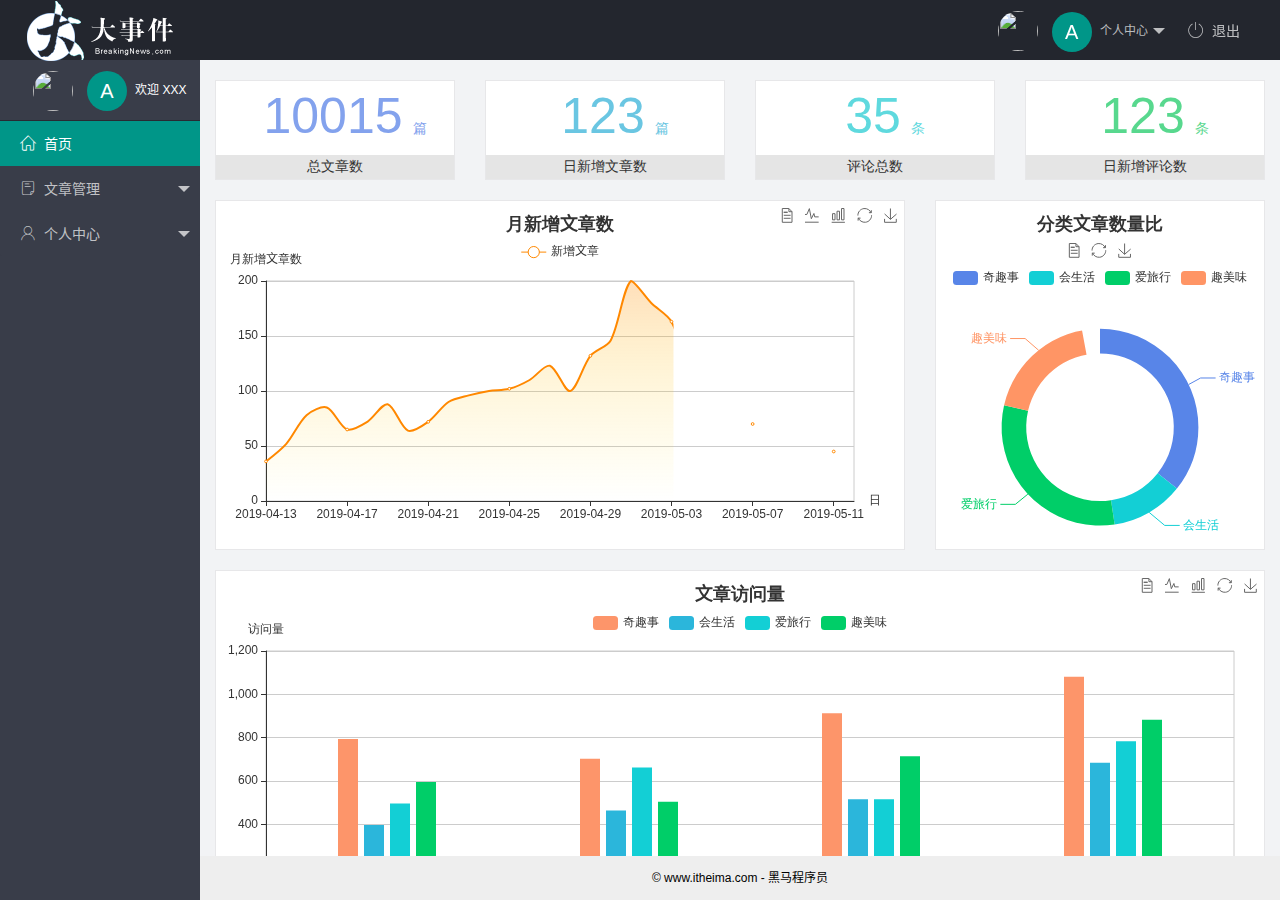
==== commit 61ebca2a: "user is finished" ====
--- a/index.html
+++ b/index.html
@@ -48,7 +48,7 @@
                 </div>
                 <!-- 左侧导航区域（可配合layui已有的垂直导航） -->
                 <ul class="layui-nav layui-nav-tree" lay-filter="test" lay-shrink="all">
-                    <li class="layui-nav-item layui-this"><a href="javascript:;">
+                    <li class="layui-nav-item layui-this"><a href="./home/dashboard.html" target="fm">
                             <span class="iconfont icon-home"></span>首页</a></li>
                     <li class="layui-nav-item">
                         <a class="" href="javascript:;"> <span class="iconfont icon-16"></span>文章管理</a>
@@ -61,9 +61,12 @@
                     <li class="layui-nav-item">
                         <a href="javascript:;"> <span class="iconfont icon-user"></span>个人中心</a>
                         <dl class="layui-nav-child">
-                            <dd><a href="javascript:;"> <i class="layui-icon layui-icon-app"></i>基本资料</a></dd>
-                            <dd><a href="javascript:;"> <i class="layui-icon layui-icon-app"></i>更换头像</a></dd>
-                            <dd><a href="javascript:;"> <i class="layui-icon layui-icon-app"></i>重置密码</a></dd>
+                            <dd><a href="./user/user_info.html" target="fm"> <i
+                                        class="layui-icon layui-icon-app"></i>基本资料</a></dd>
+                            <dd><a href="./user/user_avatar.html" target="fm"> <i
+                                        class="layui-icon layui-icon-app"></i>更换头像</a></dd>
+                            <dd><a href="./user/user_pwd.html" target="fm"> <i
+                                        class="layui-icon layui-icon-app"></i>重置密码</a></dd>
                         </dl>
                     </li>
 
@@ -73,7 +76,7 @@
 
         <div class="layui-body">
             <!-- 内容主体区域 -->
-            <iframe src="/home/dashboard.html" frameborder="0"></iframe>
+            <iframe src="/home/dashboard.html" name="fm" frameborder="0"></iframe>
         </div>
 
         <div class="layui-footer">
--- a/assets/css/index.css
+++ b/assets/css/index.css
@@ -63,5 +63,5 @@
 }
 
 a {
-    transition: none;
+    transition: none !important;
 }